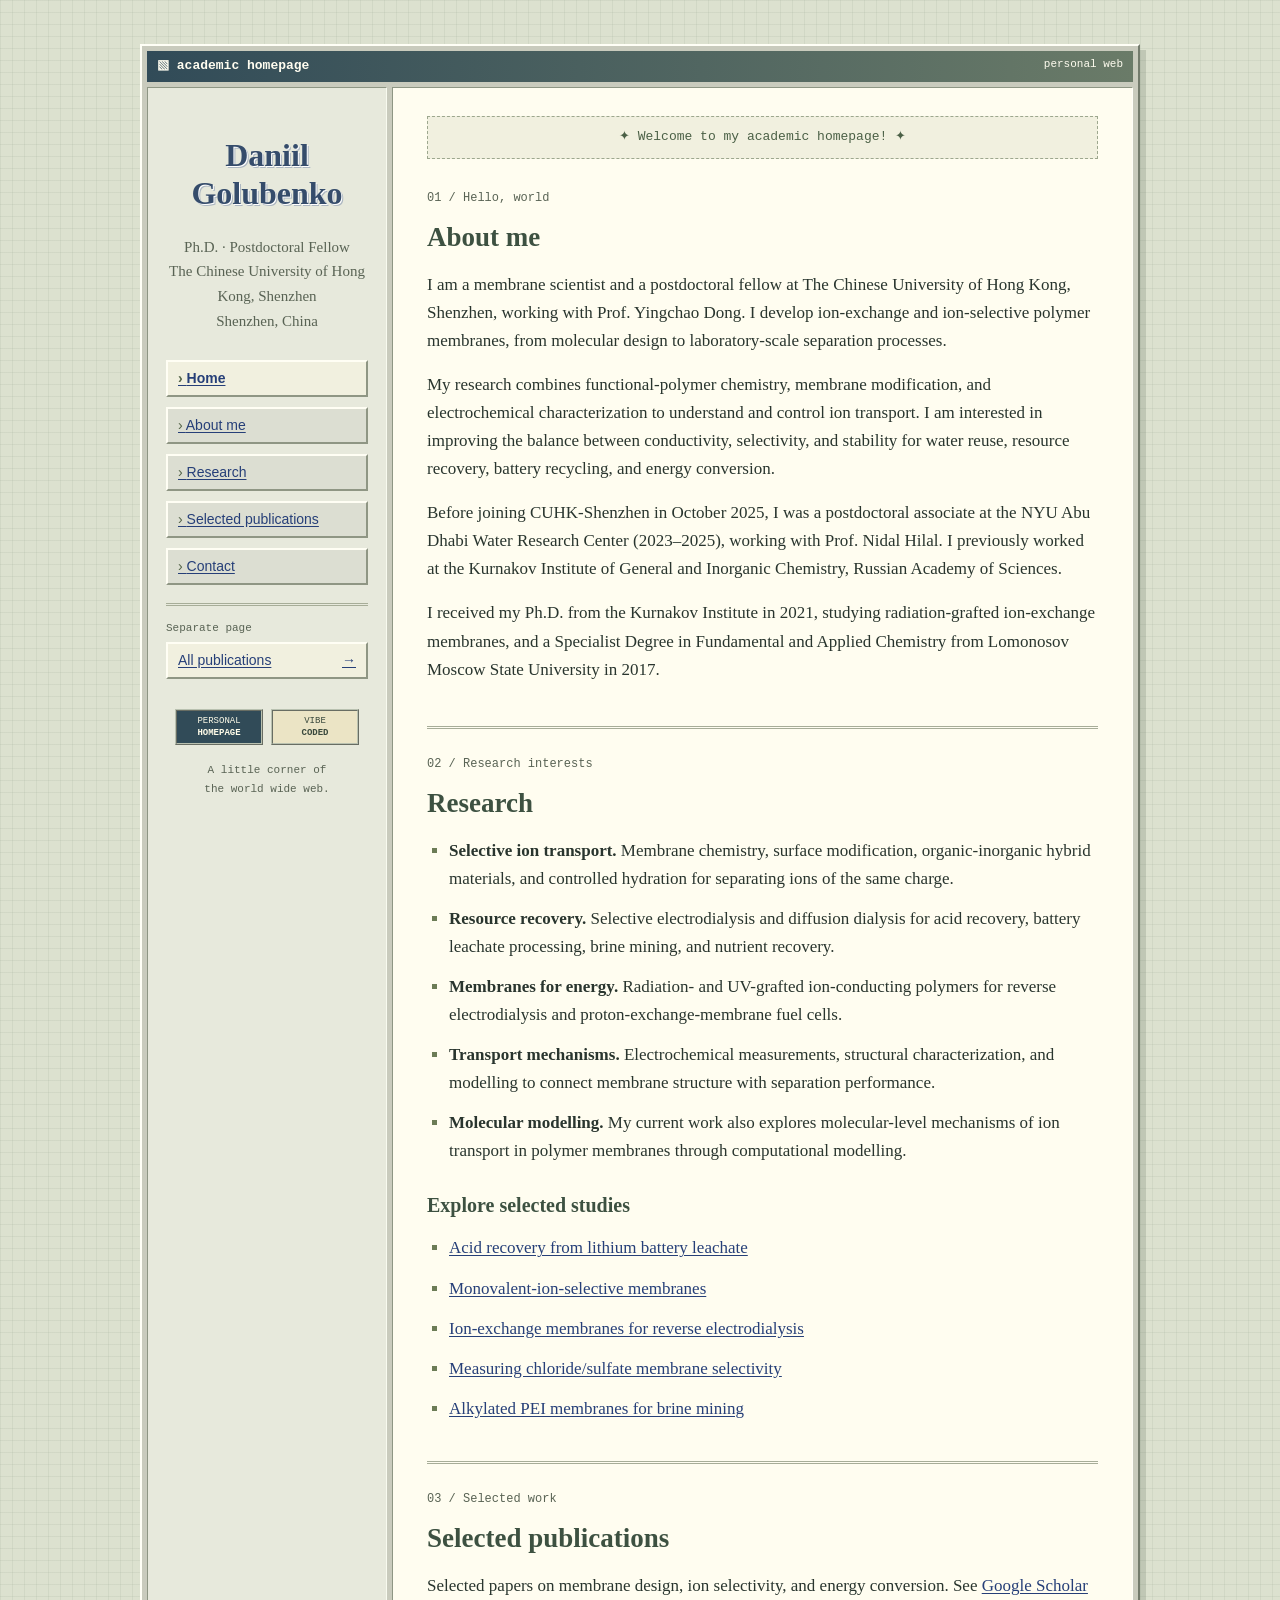
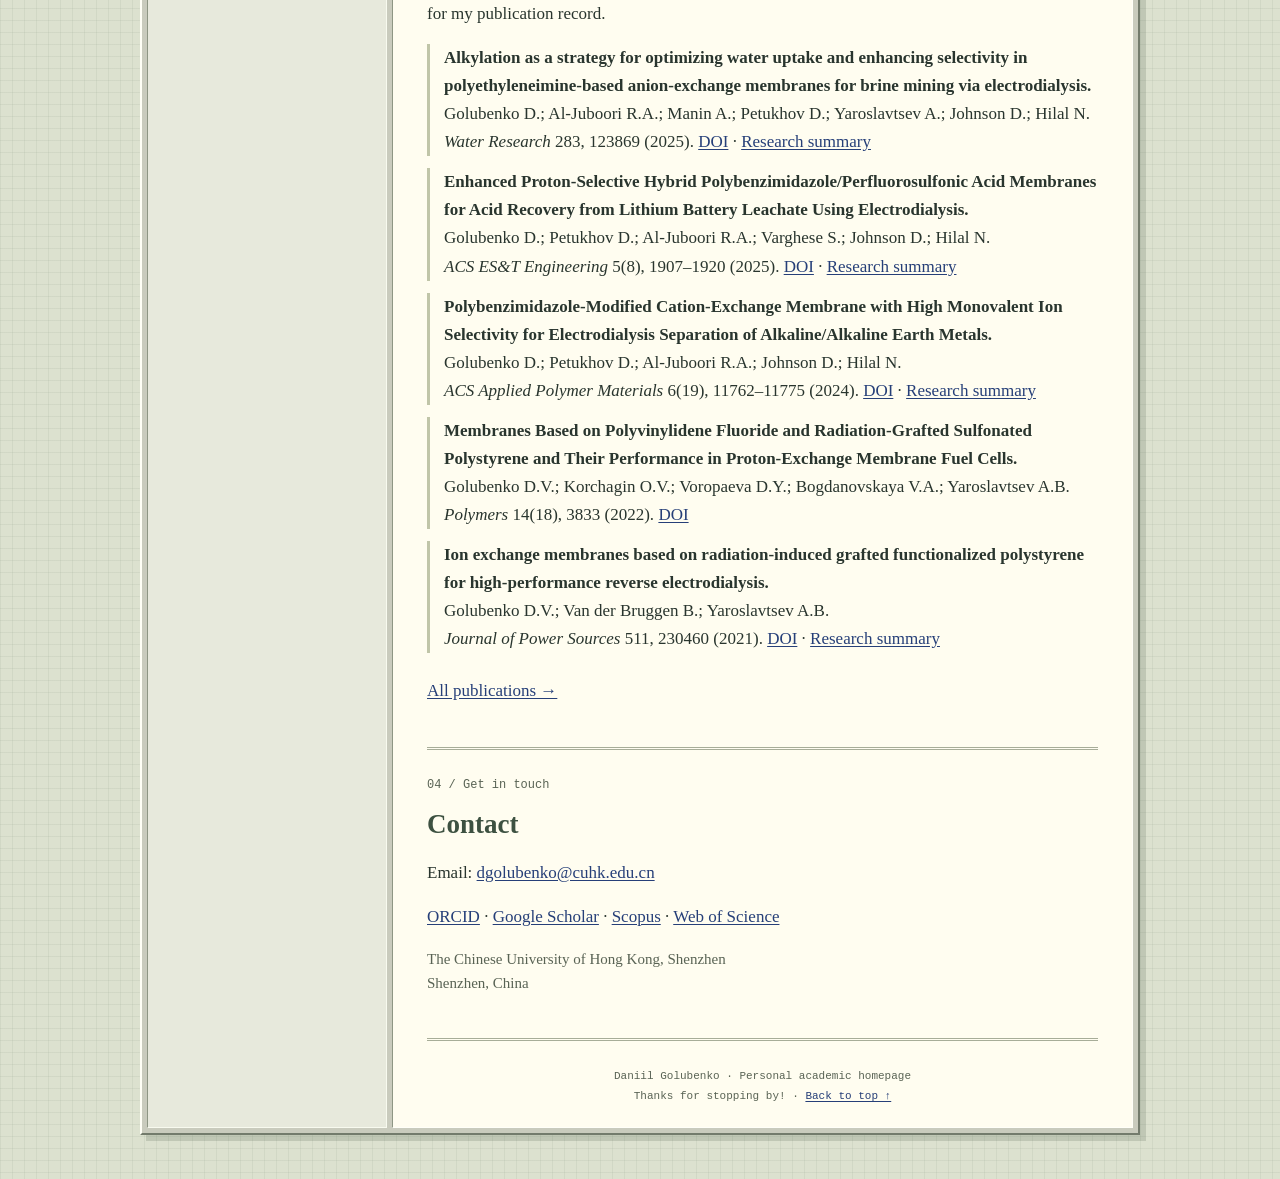
==== index.html @ 5b953196 "Add academic website with five research summaries" ====
<!doctype html>
<html lang="en">
<head>
  <meta charset="utf-8">
  <meta name="viewport" content="width=device-width, initial-scale=1">
  <title>Daniil Golubenko — Academic Homepage</title>
  <meta name="description" content="Daniil Golubenko, membrane scientist and postdoctoral fellow at CUHK-Shenzhen. Ion-exchange membranes, selective ion transport, and electromembrane processes.">
  <link rel="stylesheet" href="styles.css">
  <link rel="icon" type="image/svg+xml" href="data:image/svg+xml,%3Csvg xmlns='http://www.w3.org/2000/svg' viewBox='0 0 32 32'%3E%3Crect width='32' height='32' rx='6' fill='%232b5147'/%3E%3Cpath d='M7 9h8v15H7zM17 9h8v15h-8z' fill='%23fffdf7'/%3E%3C/svg%3E">
</head>
<body>
  <a class="skip-link" href="#about">Skip to content</a>
  <div class="layout">
    <div class="window-title">▧ academic homepage <span>personal web</span></div>
    <header class="profile">
      <h1>Daniil<br>Golubenko</h1>
      <p class="affiliation">Ph.D. · Postdoctoral Fellow<br>The Chinese University of Hong Kong, Shenzhen<br>Shenzhen, China</p>
      <nav aria-label="Site navigation">
        <a href="index.html" aria-current="page">Home</a>
        <a href="#about">About me</a>
        <a href="#research">Research</a>
        <a href="#publications">Selected publications</a>
        <a href="#contact">Contact</a>

        <div class="menu-page-link"><span class="menu-page-label">Separate page</span><a href="publications.html">All publications <span aria-hidden="true">→</span></a></div>
      </nav>
      <div class="badges" aria-label="About this site"><span>PERSONAL<br><strong>HOMEPAGE</strong></span><span>VIBE<br><strong>CODED</strong></span></div>
      <p class="sidebar-note">A little corner of<br>the world wide web.</p>
    </header>
    <main>
      <p class="welcome">✦ Welcome to my academic homepage! ✦</p>
      <section id="about" aria-labelledby="about-title">
        <p class="eyebrow">01 / Hello, world</p>
        <h2 id="about-title">About me</h2>
        <p>I am a membrane scientist and a postdoctoral fellow at The Chinese University of Hong Kong, Shenzhen, working with Prof. Yingchao Dong. I develop ion-exchange and ion-selective polymer membranes, from molecular design to laboratory-scale separation processes.</p>
        <p>My research combines functional-polymer chemistry, membrane modification, and electrochemical characterization to understand and control ion transport. I am interested in improving the balance between conductivity, selectivity, and stability for water reuse, resource recovery, battery recycling, and energy conversion.</p>
        <p>Before joining CUHK-Shenzhen in October 2025, I was a postdoctoral associate at the NYU Abu Dhabi Water Research Center (2023–2025), working with Prof. Nidal Hilal. I previously worked at the Kurnakov Institute of General and Inorganic Chemistry, Russian Academy of Sciences.</p>
        <p>I received my Ph.D. from the Kurnakov Institute in 2021, studying radiation-grafted ion-exchange membranes, and a Specialist Degree in Fundamental and Applied Chemistry from Lomonosov Moscow State University in 2017.</p>
      </section>
      <section id="research" aria-labelledby="research-title">
        <p class="eyebrow">02 / Research interests</p>
        <h2 id="research-title">Research</h2>
        <ul>
          <li><strong>Selective ion transport.</strong> Membrane chemistry, surface modification, organic-inorganic hybrid materials, and controlled hydration for separating ions of the same charge.</li>
          <li><strong>Resource recovery.</strong> Selective electrodialysis and diffusion dialysis for acid recovery, battery leachate processing, brine mining, and nutrient recovery.</li>
          <li><strong>Membranes for energy.</strong> Radiation- and UV-grafted ion-conducting polymers for reverse electrodialysis and proton-exchange-membrane fuel cells.</li>
          <li><strong>Transport mechanisms.</strong> Electrochemical measurements, structural characterization, and modelling to connect membrane structure with separation performance.</li>
          <li><strong>Molecular modelling.</strong> My current work also explores molecular-level mechanisms of ion transport in polymer membranes through computational modelling.</li>
        </ul>
        <h3>Explore selected studies</h3>
        <ul>
          <li><a href="acid-recovery.html">Acid recovery from lithium battery leachate</a></li>
          <li><a href="selective-ion-transport.html">Monovalent-ion-selective membranes</a></li>
          <li><a href="reverse-electrodialysis.html">Ion-exchange membranes for reverse electrodialysis</a></li>
          <li><a href="selectivity-measurement.html">Measuring chloride/sulfate membrane selectivity</a></li>
          <li><a href="pei-brine-mining.html">Alkylated PEI membranes for brine mining</a></li>
        </ul>
      </section>
      <section id="publications" aria-labelledby="publications-title">
        <p class="eyebrow">03 / Selected work</p>
        <h2 id="publications-title">Selected publications</h2>
        <p>Selected papers on membrane design, ion selectivity, and energy conversion. See <a href="https://scholar.google.com/citations?user=u98dtZ0AAAAJ">Google Scholar</a> for my publication record.</p>
        <ul class="publications">
          <li><strong>Alkylation as a strategy for optimizing water uptake and enhancing selectivity in polyethyleneimine-based anion-exchange membranes for brine mining via electrodialysis.</strong><br>Golubenko D.; Al-Juboori R.A.; Manin A.; Petukhov D.; Yaroslavtsev A.; Johnson D.; Hilal N.<br><em>Water Research</em> 283, 123869 (2025). <a href="https://doi.org/10.1016/j.watres.2025.123869">DOI</a> · <a href="pei-brine-mining.html">Research summary</a></li>
          <li><strong>Enhanced Proton-Selective Hybrid Polybenzimidazole/Perfluorosulfonic Acid Membranes for Acid Recovery from Lithium Battery Leachate Using Electrodialysis.</strong><br>Golubenko D.; Petukhov D.; Al-Juboori R.A.; Varghese S.; Johnson D.; Hilal N.<br><em>ACS ES&amp;T Engineering</em> 5(8), 1907–1920 (2025). <a href="https://doi.org/10.1021/acsestengg.5c00090">DOI</a> · <a href="acid-recovery.html">Research summary</a></li>
          <li><strong>Polybenzimidazole-Modified Cation-Exchange Membrane with High Monovalent Ion Selectivity for Electrodialysis Separation of Alkaline/Alkaline Earth Metals.</strong><br>Golubenko D.; Petukhov D.; Al-Juboori R.A.; Johnson D.; Hilal N.<br><em>ACS Applied Polymer Materials</em> 6(19), 11762–11775 (2024). <a href="https://doi.org/10.1021/acsapm.4c01782">DOI</a> · <a href="selective-ion-transport.html">Research summary</a></li>
          <li><strong>Membranes Based on Polyvinylidene Fluoride and Radiation-Grafted Sulfonated Polystyrene and Their Performance in Proton-Exchange Membrane Fuel Cells.</strong><br>Golubenko D.V.; Korchagin O.V.; Voropaeva D.Y.; Bogdanovskaya V.A.; Yaroslavtsev A.B.<br><em>Polymers</em> 14(18), 3833 (2022). <a href="https://doi.org/10.3390/polym14183833">DOI</a></li>
          <li><strong>Ion exchange membranes based on radiation-induced grafted functionalized polystyrene for high-performance reverse electrodialysis.</strong><br>Golubenko D.V.; Van der Bruggen B.; Yaroslavtsev A.B.<br><em>Journal of Power Sources</em> 511, 230460 (2021). <a href="https://doi.org/10.1016/j.jpowsour.2021.230460">DOI</a> · <a href="reverse-electrodialysis.html">Research summary</a></li>
        </ul>
        <p class="all-publications"><a href="publications.html">All publications →</a></p>
      </section>
      <section id="contact" aria-labelledby="contact-title">
        <p class="eyebrow">04 / Get in touch</p>
        <h2 id="contact-title">Contact</h2>
        <p>Email: <a href="mailto:dgolubenko@cuhk.edu.cn">dgolubenko@cuhk.edu.cn</a></p>
        <p><a href="https://orcid.org/0000-0001-6519-7463">ORCID</a> · <a href="https://scholar.google.com/citations?user=u98dtZ0AAAAJ">Google Scholar</a> · <a href="https://www.scopus.com/authid/detail.uri?authorId=55821255000">Scopus</a> · <a href="https://www.webofscience.com/wos/author/record/E-2453-2014">Web of Science</a></p>
        <p class="muted">The Chinese University of Hong Kong, Shenzhen<br>Shenzhen, China</p>
      </section>
      <footer>Daniil Golubenko · Personal academic homepage<br>Thanks for stopping by! · <a href="#about">Back to top ↑</a></footer>
    </main>
  </div>
</body>
</html>
---- styles.css ----
:root { color-scheme: light; --paper: #fffdf0; --ink: #29352e; --accent: #263f78; --muted: #596354; }
* { box-sizing: border-box; }
html { scroll-behavior: smooth; }
body { margin: 0; background-color: #dce1cf; background-image: linear-gradient(#a6b29c33 1px, transparent 1px), linear-gradient(90deg, #a6b29c33 1px, transparent 1px); background-size: 12px 12px; color: var(--ink); font: 17px/1.65 Georgia, 'Times New Roman', serif; }
.layout { max-width: 1000px; margin: 44px auto; padding: 5px; display: grid; grid-template-columns: 240px minmax(0, 1fr); gap: 5px; background: #c9cbbd; border: 2px solid; border-color: #fffff6 #737b6c #737b6c #fffff6; box-shadow: 6px 6px 0 #53604b33; }
.window-title { grid-column: 1 / -1; padding: 5px 10px; color: #fffdf0; background: linear-gradient(90deg, #314b58, #6a7b68); font: bold 13px/1.6 'Courier New', monospace; display: flex; gap: 8px; }
.window-title span { margin-left: auto; font-size: 11px; font-weight: normal; }
.profile { padding: 26px 18px; background: #e7e9dc; border: 1px solid; border-color: #8e9684 #f8faef #f8faef #8e9684; }
.eyebrow { margin: 0 0 14px; color: var(--muted); font: 12px/1.5 'Courier New', monospace; }
.profile .eyebrow { text-align: center; font-size: 11px; }
h1, h2 { font-family: Georgia, 'Times New Roman', serif; line-height: 1.2; }
h1 { margin: 22px 0; font-size: 32px; color: #354c6b; text-shadow: 1px 1px #ffffff, 2px 2px #adb7c1; text-align: center; overflow-wrap: normal; }
h2 { margin: 0 0 18px; font-size: 27px; color: #3d5141; }
p { margin: 0 0 16px; }
.affiliation, .muted { color: var(--muted); font-size: 15px; }
.affiliation { text-align: center; }
nav { display: grid; gap: 10px; margin-top: 26px; }
a { color: var(--accent); text-decoration: underline; text-underline-offset: 2px; overflow-wrap: anywhere; }
a:visited { color: #665076; }
a:hover { color: #713e32; }
nav a { padding: 6px 10px; background: #dcded2; border: 2px solid; border-color: #fffef4 #8f9684 #8f9684 #fffef4; font: 14px/1.5 Arial, sans-serif; }
nav a::before { content: '› '; color: #546448; }
nav a:active { border-color: #8f9684 #fffef4 #fffef4 #8f9684; }
a:focus-visible { outline: 2px solid var(--accent); outline-offset: 3px; }
.badges { margin: 30px 0 16px; display: flex; gap: 8px; justify-content: center; flex-wrap: wrap; }
.badges span { display: inline-block; min-width: 88px; padding: 4px; border: 2px ridge #b9c1b0; background: #314b58; color: #fffce9; font: 9px/1.35 'Courier New', monospace; text-align: center; }
.badges span + span { background: #ebe4c5; color: #3a493d; }
.sidebar-note { font: 11px/1.7 'Courier New', monospace; text-align: center; color: var(--muted); }
main { min-width: 0; padding: 28px 34px 20px; background: var(--paper); border: 1px solid; border-color: #8e9684 #fffff8 #fffff8 #8e9684; }
.welcome { margin: 0 0 30px; padding: 10px 8px; border: 1px dashed #9da78e; background: #f1f0df; text-align: center; font: 13px/1.6 'Courier New', monospace; color: #4b6046; }
section { padding: 0 0 26px; margin-bottom: 26px; border-bottom: 3px double #a7ad98; scroll-margin-top: 20px; }
ul { padding-left: 22px; margin: 0; list-style-type: square; }
li { margin-bottom: 12px; }
li::marker { color: #6c7c56; }
.publications { list-style: none; padding: 0; }
.publications li { padding-left: 14px; border-left: 3px solid #c0c5a8; }
.full-publications li { margin-bottom: 24px; overflow-wrap: anywhere; }
.year-links { font: 13px/2 'Courier New', monospace; }
.all-publications { margin-top: 24px; }
h3 { font-size: 20px; color: #3d5141; margin: 24px 0 12px; }
nav a[aria-current="page"] { background: #f1f0df; font-weight: bold; }
.menu-page-link { margin-top: 8px; padding-top: 14px; border-top: 3px double #a7ad98; }
.menu-page-label { display: block; margin-bottom: 6px; color: var(--muted); font: 11px/1.5 'Courier New', monospace; }
.menu-page-link a { display: flex; justify-content: space-between; align-items: center; background: #f1f0df; }
.menu-page-link a::before { content: none; }
.menu-page-link a span { margin-left: 8px; }
.table-scroll { overflow-x: auto; margin: 20px 0; }
.research-table { width: 100%; border-collapse: collapse; font-size: 15px; }
.research-table caption { text-align: left; font-weight: bold; margin-bottom: 10px; }
.research-table th, .research-table td { padding: 10px; border: 1px solid #a7ad98; text-align: left; }
.research-table thead { background: #e7e9dc; }
@media (max-width: 760px) { .menu-page-link { grid-column: 1 / -1; } }
footer { font: 11px/1.8 'Courier New', monospace; color: var(--muted); text-align: center; }
.skip-link { position: absolute; left: 16px; top: -100px; padding: 8px 16px; background: var(--paper); z-index: 1; }
.skip-link:focus { top: 12px; }
@media (max-width: 760px) {
  .layout { grid-template-columns: 1fr; margin: 16px 12px; }
  .profile { padding: 20px 16px; }
  h1 { font-size: clamp(28px, 8vw, 36px); margin: 14px 0; }
  nav { grid-template-columns: repeat(2, minmax(0, 1fr)); margin-top: 20px; }
  .badges { margin-top: 20px; }
  .sidebar-note { margin-bottom: 0; }
  main { padding: 24px 20px; }
  .window-title span { display: none; }
}
@media (prefers-reduced-motion: reduce) { html { scroll-behavior: auto; } }
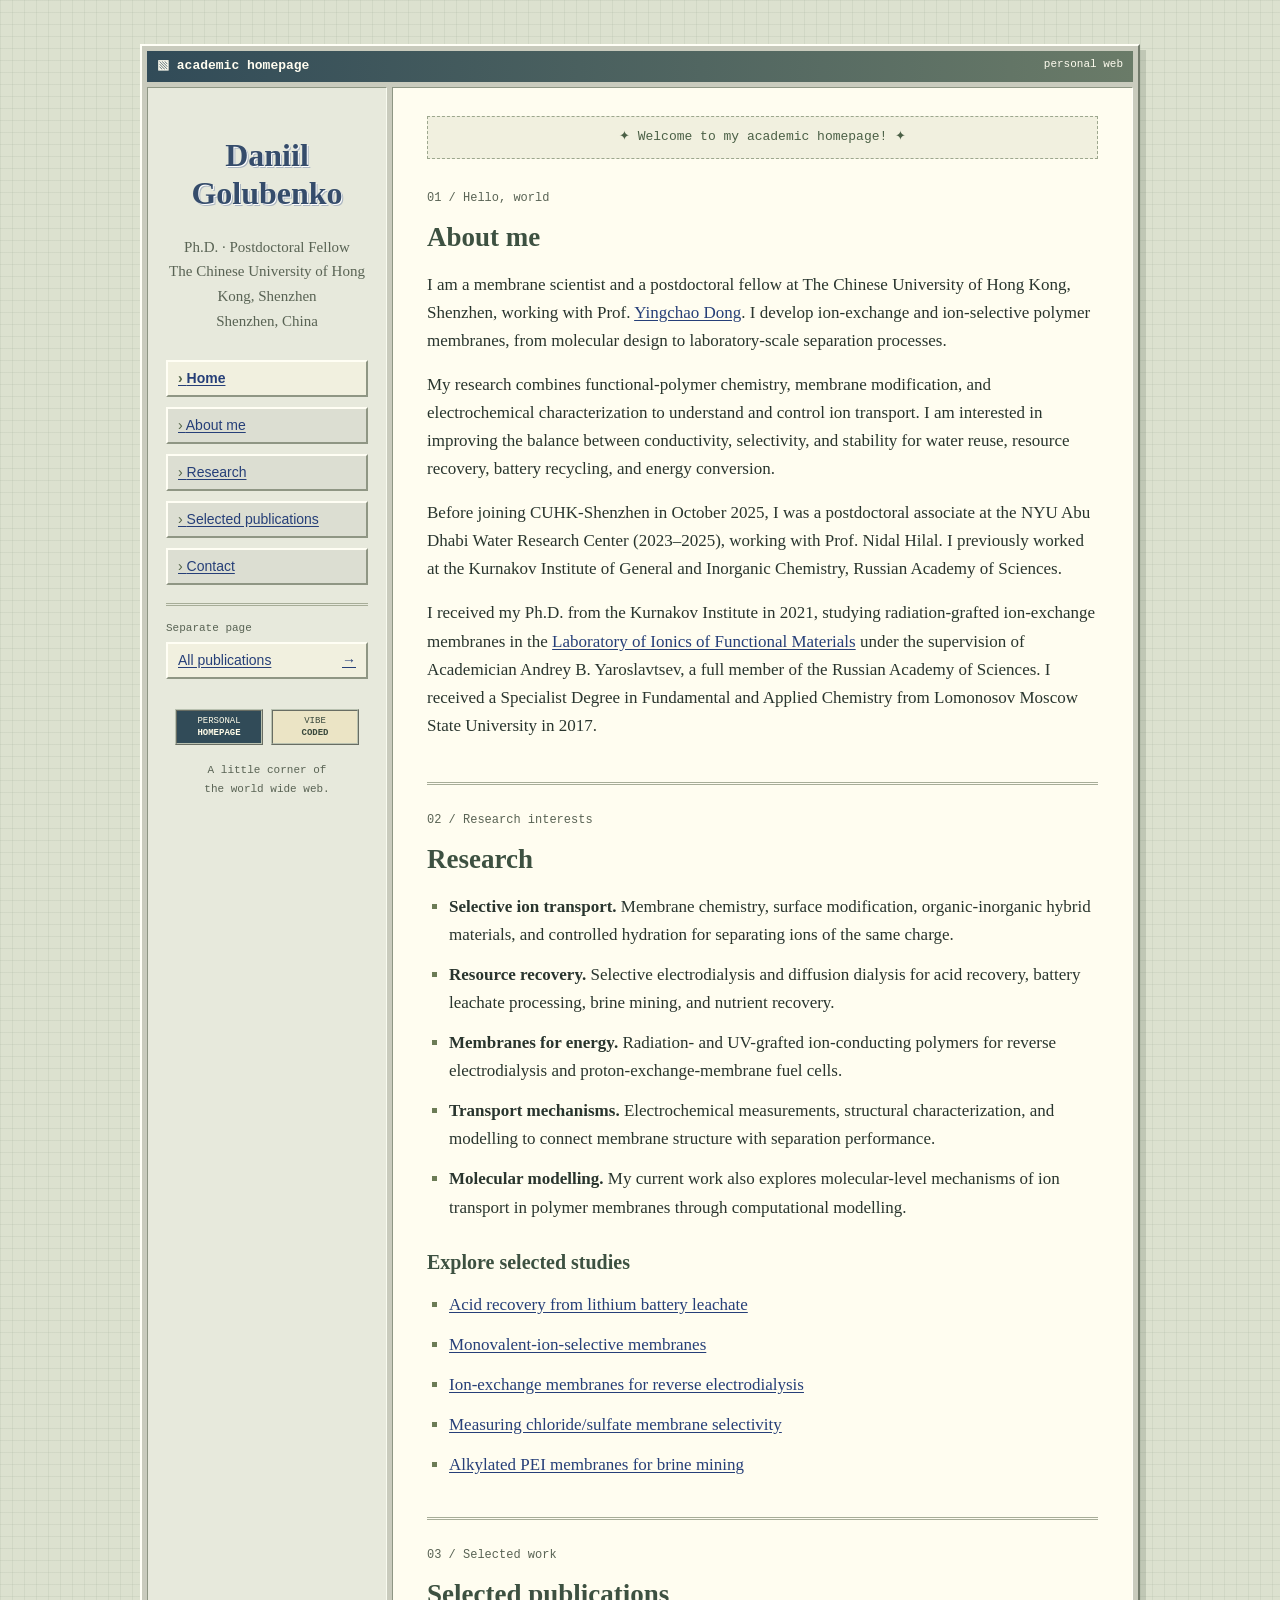
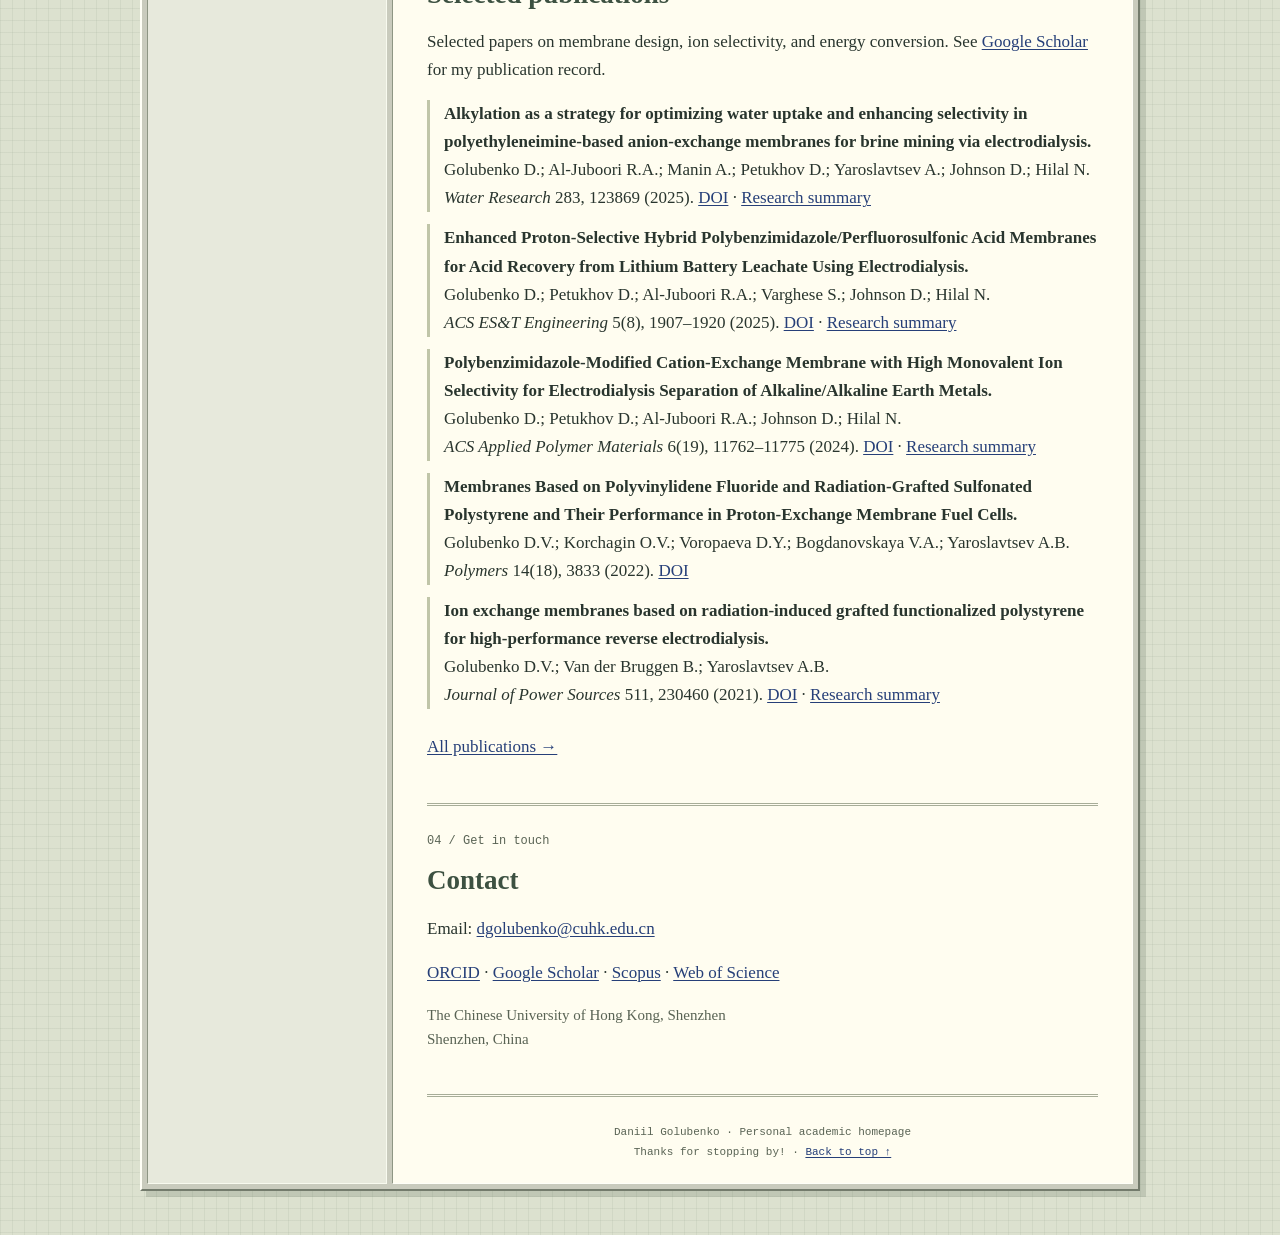
==== commit e31ecc05: "Add doctoral supervisor, laboratory and current supervisor links" ====
--- a/index.html
+++ b/index.html
@@ -7,6 +7,7 @@
   <meta name="description" content="Daniil Golubenko, membrane scientist and postdoctoral fellow at CUHK-Shenzhen. Ion-exchange membranes, selective ion transport, and electromembrane processes.">
   <link rel="stylesheet" href="styles.css">
   <link rel="icon" type="image/svg+xml" href="data:image/svg+xml,%3Csvg xmlns='http://www.w3.org/2000/svg' viewBox='0 0 32 32'%3E%3Crect width='32' height='32' rx='6' fill='%232b5147'/%3E%3Cpath d='M7 9h8v15H7zM17 9h8v15h-8z' fill='%23fffdf7'/%3E%3C/svg%3E">
+  <link rel="canonical" href="https://me.d-golubenko.workers.dev/">
 </head>
 <body>
   <a class="skip-link" href="#about">Skip to content</a>
@@ -32,10 +33,10 @@
       <section id="about" aria-labelledby="about-title">
         <p class="eyebrow">01 / Hello, world</p>
         <h2 id="about-title">About me</h2>
-        <p>I am a membrane scientist and a postdoctoral fellow at The Chinese University of Hong Kong, Shenzhen, working with Prof. Yingchao Dong. I develop ion-exchange and ion-selective polymer membranes, from molecular design to laboratory-scale separation processes.</p>
+        <p>I am a membrane scientist and a postdoctoral fellow at The Chinese University of Hong Kong, Shenzhen, working with Prof. <a href="https://sse.cuhk.edu.cn/en/faculty/charliedong">Yingchao Dong</a>. I develop ion-exchange and ion-selective polymer membranes, from molecular design to laboratory-scale separation processes.</p>
         <p>My research combines functional-polymer chemistry, membrane modification, and electrochemical characterization to understand and control ion transport. I am interested in improving the balance between conductivity, selectivity, and stability for water reuse, resource recovery, battery recycling, and energy conversion.</p>
         <p>Before joining CUHK-Shenzhen in October 2025, I was a postdoctoral associate at the NYU Abu Dhabi Water Research Center (2023–2025), working with Prof. Nidal Hilal. I previously worked at the Kurnakov Institute of General and Inorganic Chemistry, Russian Academy of Sciences.</p>
-        <p>I received my Ph.D. from the Kurnakov Institute in 2021, studying radiation-grafted ion-exchange membranes, and a Specialist Degree in Fundamental and Applied Chemistry from Lomonosov Moscow State University in 2017.</p>
+        <p>I received my Ph.D. from the Kurnakov Institute in 2021, studying radiation-grafted ion-exchange membranes in the <a href="https://www.labifm.ru/">Laboratory of Ionics of Functional Materials</a> under the supervision of Academician Andrey B. Yaroslavtsev, a full member of the Russian Academy of Sciences. I received a Specialist Degree in Fundamental and Applied Chemistry from Lomonosov Moscow State University in 2017.</p>
       </section>
       <section id="research" aria-labelledby="research-title">
         <p class="eyebrow">02 / Research interests</p>
@@ -79,6 +80,8 @@
       <footer>Daniil Golubenko · Personal academic homepage<br>Thanks for stopping by! · <a href="#about">Back to top ↑</a></footer>
     </main>
   </div>
+  <!-- Cloudflare Web Analytics -->
+  <script type="module" src="https://static.cloudflareinsights.com/beacon.min.js" data-cf-beacon='{"token":"408b8448ec14412bbe6e5c91eedfb62c"}'></script>
 </body>
 </html>
 
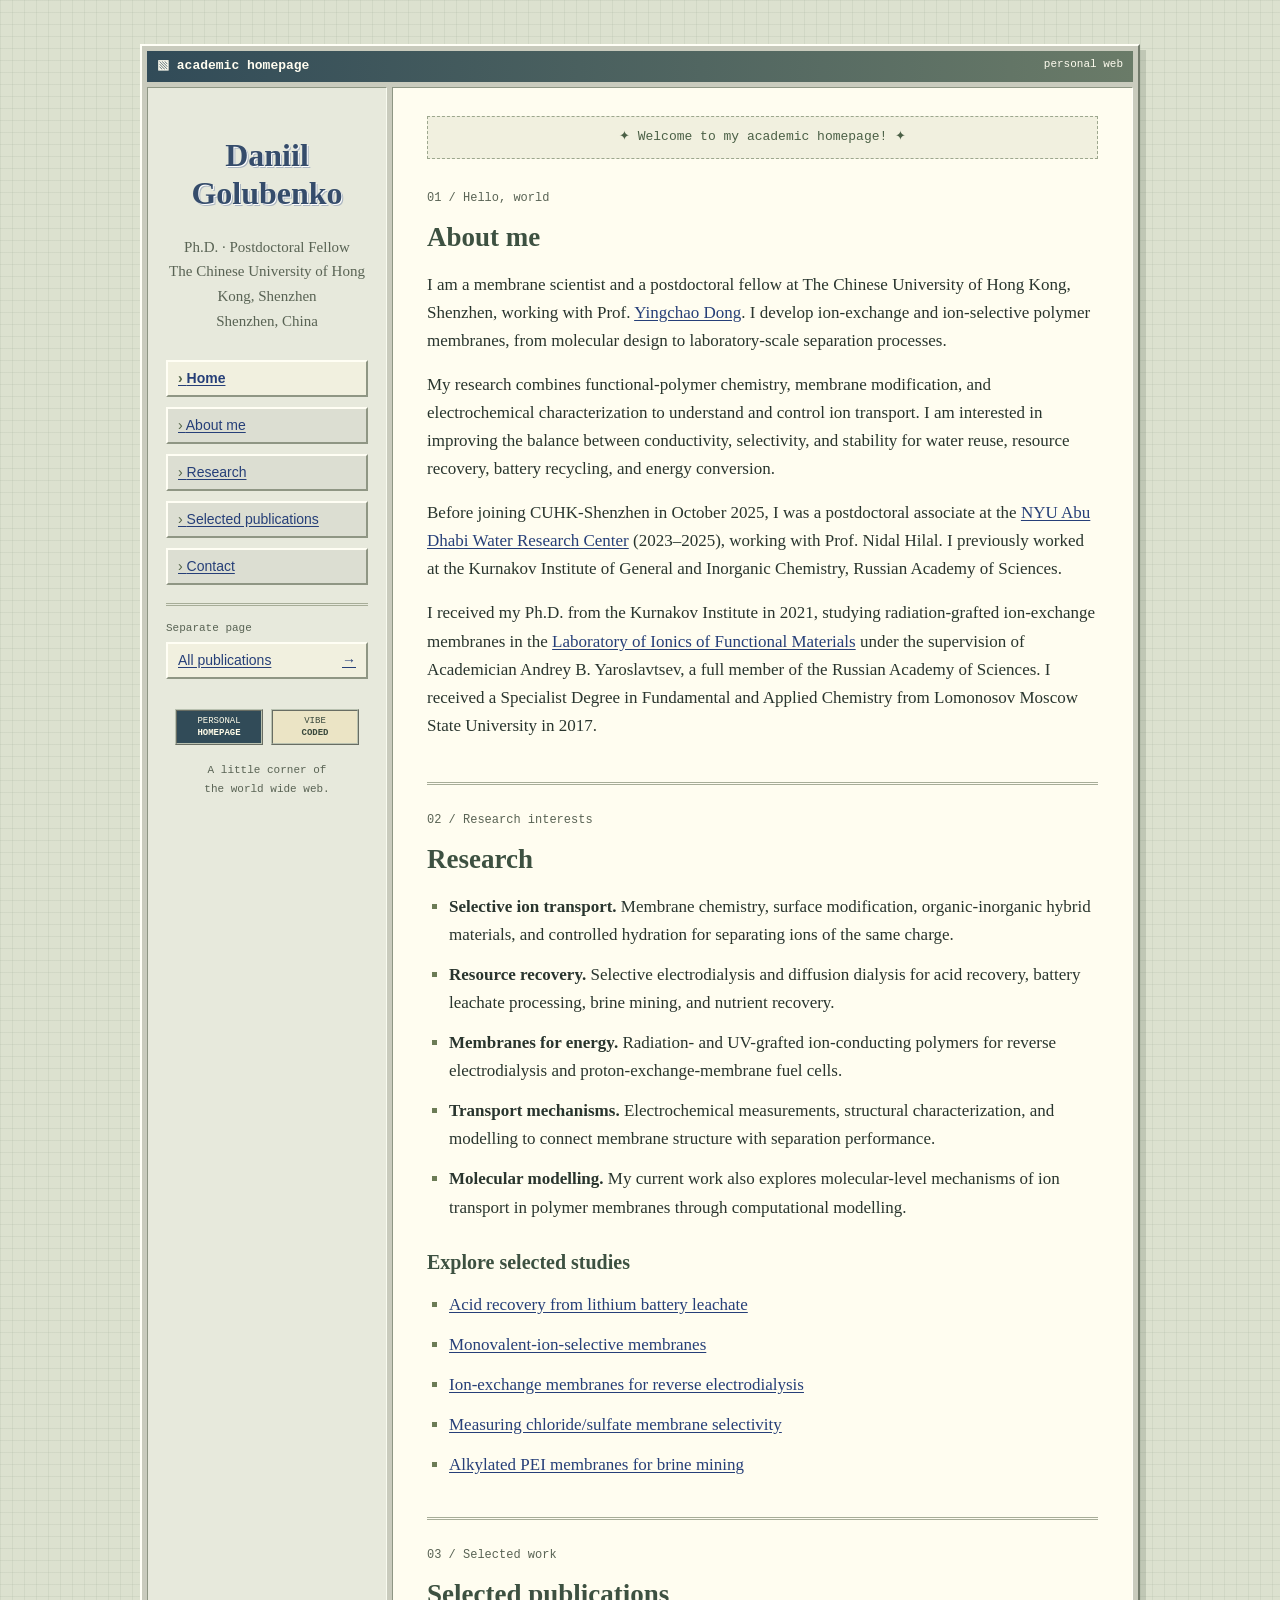
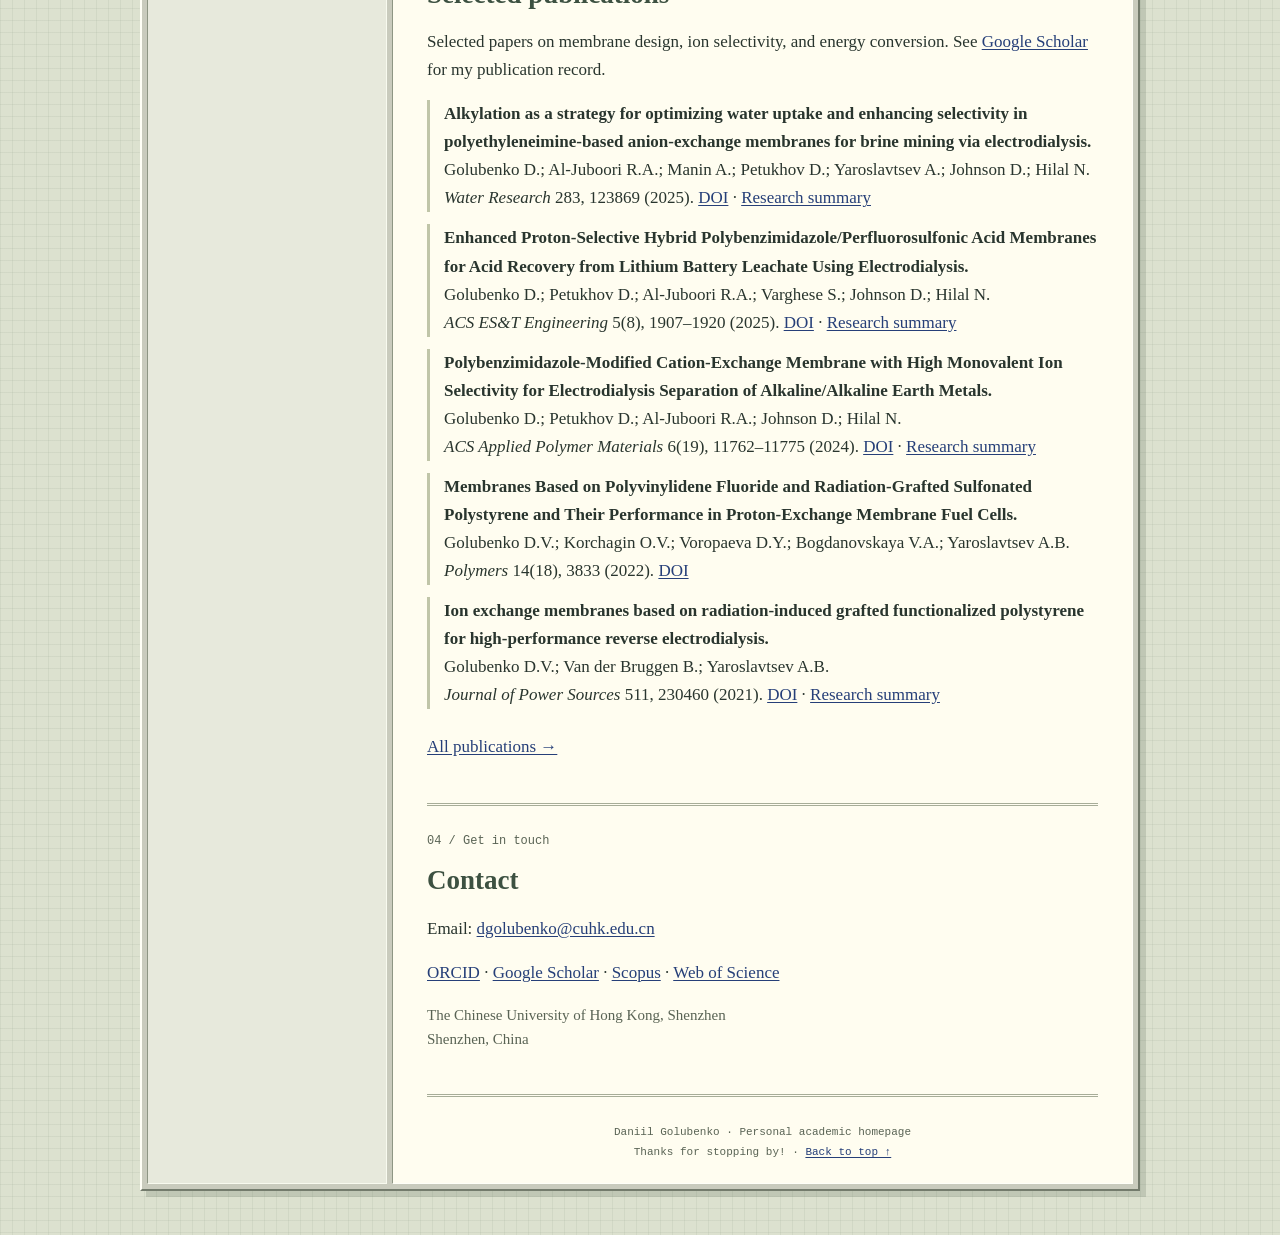
==== commit abfb8a98: "Link NYU Abu Dhabi Water Research Center in biography" ====
--- a/index.html
+++ b/index.html
@@ -35,7 +35,7 @@
         <h2 id="about-title">About me</h2>
         <p>I am a membrane scientist and a postdoctoral fellow at The Chinese University of Hong Kong, Shenzhen, working with Prof. <a href="https://sse.cuhk.edu.cn/en/faculty/charliedong">Yingchao Dong</a>. I develop ion-exchange and ion-selective polymer membranes, from molecular design to laboratory-scale separation processes.</p>
         <p>My research combines functional-polymer chemistry, membrane modification, and electrochemical characterization to understand and control ion transport. I am interested in improving the balance between conductivity, selectivity, and stability for water reuse, resource recovery, battery recycling, and energy conversion.</p>
-        <p>Before joining CUHK-Shenzhen in October 2025, I was a postdoctoral associate at the NYU Abu Dhabi Water Research Center (2023–2025), working with Prof. Nidal Hilal. I previously worked at the Kurnakov Institute of General and Inorganic Chemistry, Russian Academy of Sciences.</p>
+        <p>Before joining CUHK-Shenzhen in October 2025, I was a postdoctoral associate at the <a href="https://nyuad.nyu.edu/en/research/faculty-labs-and-projects/water-research-center.html">NYU Abu Dhabi Water Research Center</a> (2023–2025), working with Prof. Nidal Hilal. I previously worked at the Kurnakov Institute of General and Inorganic Chemistry, Russian Academy of Sciences.</p>
         <p>I received my Ph.D. from the Kurnakov Institute in 2021, studying radiation-grafted ion-exchange membranes in the <a href="https://www.labifm.ru/">Laboratory of Ionics of Functional Materials</a> under the supervision of Academician Andrey B. Yaroslavtsev, a full member of the Russian Academy of Sciences. I received a Specialist Degree in Fundamental and Applied Chemistry from Lomonosov Moscow State University in 2017.</p>
       </section>
       <section id="research" aria-labelledby="research-title">
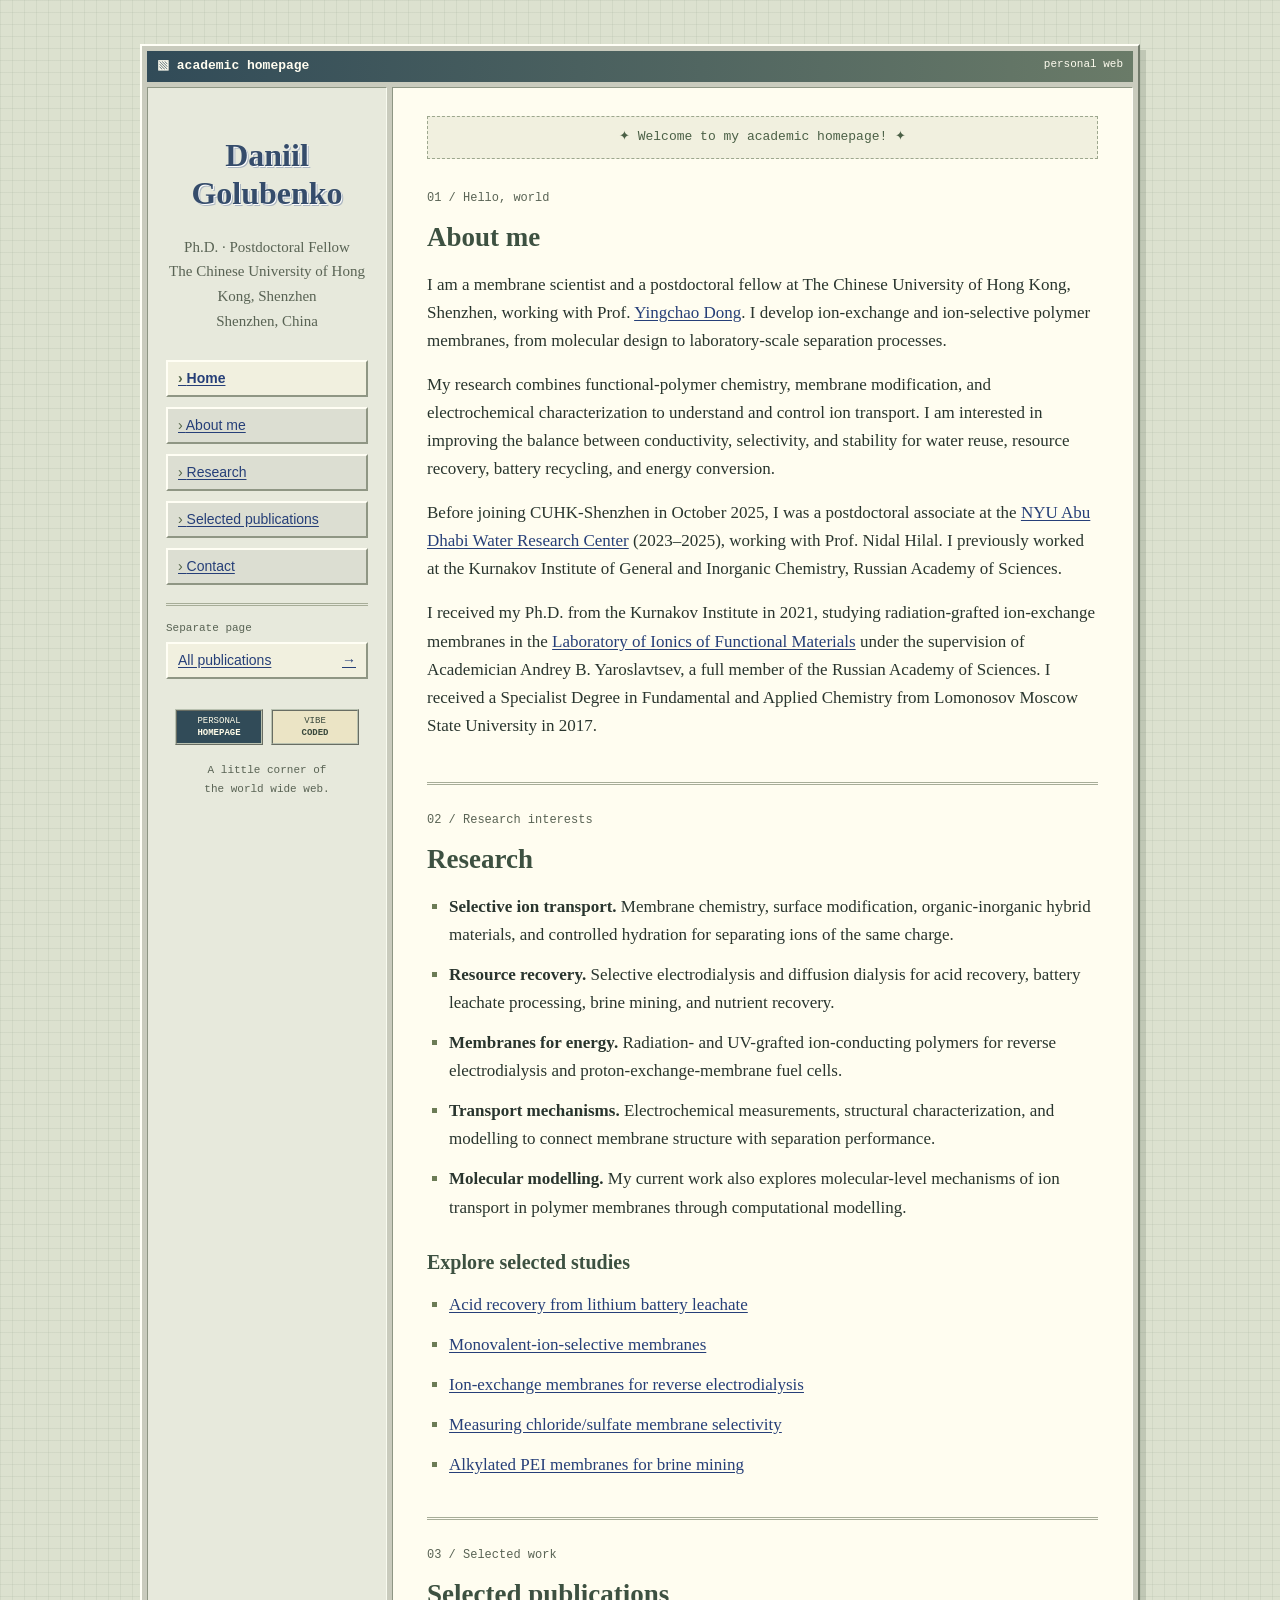
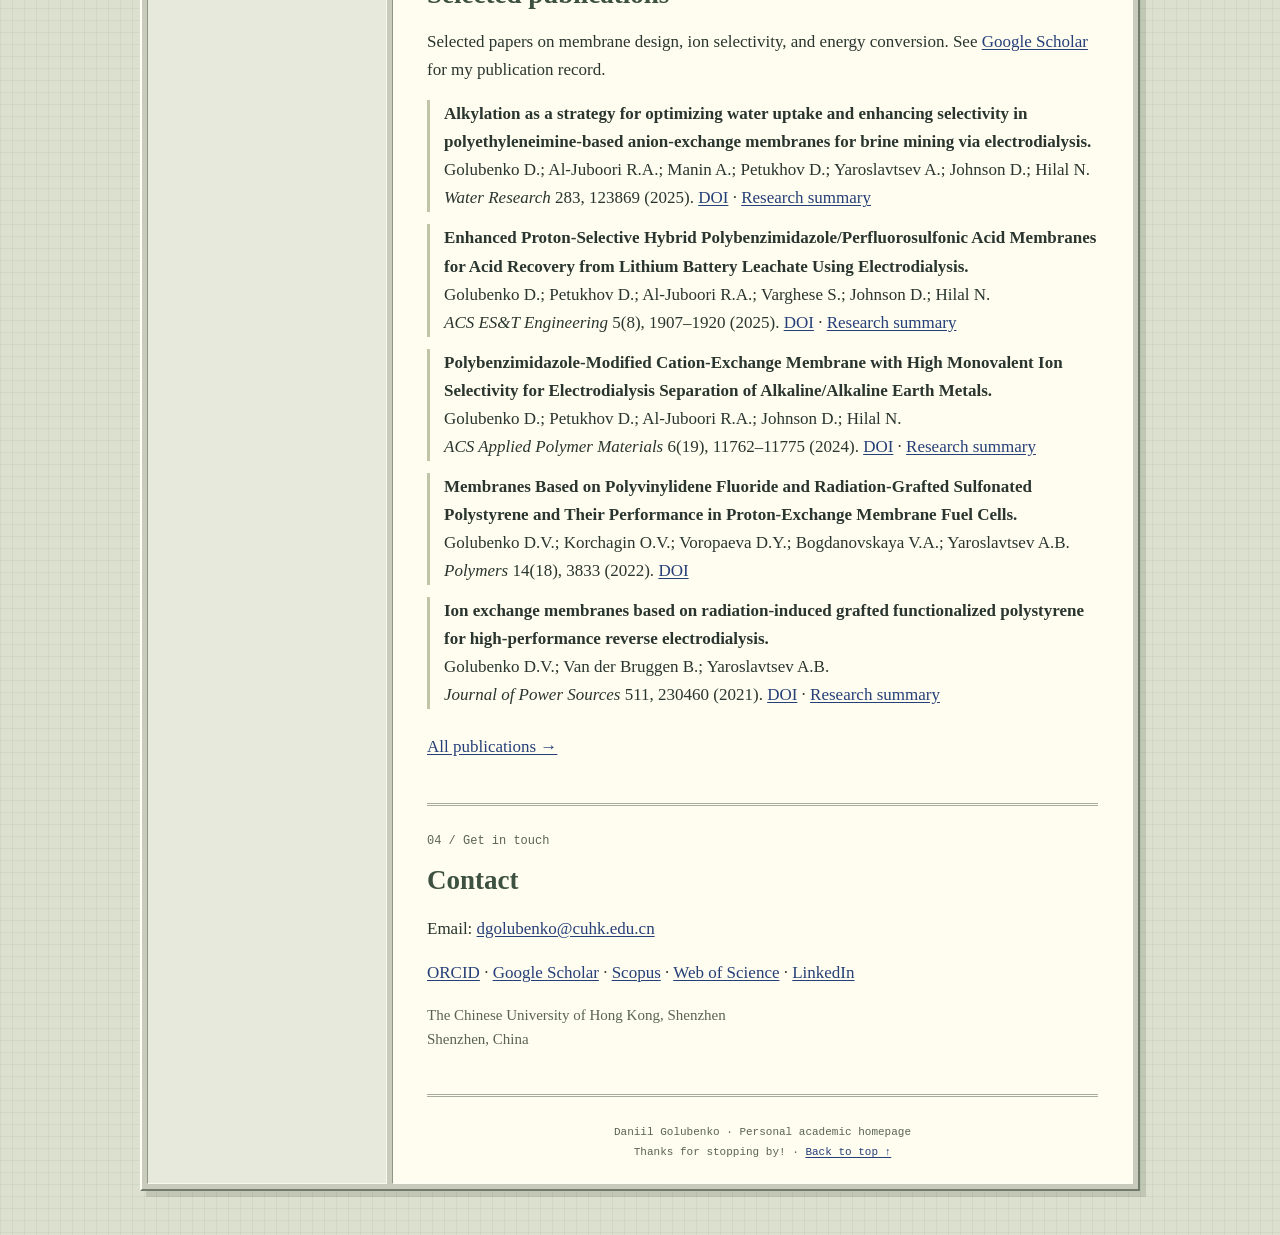
==== commit a05db42d: "Add LinkedIn profile to contact links" ====
--- a/index.html
+++ b/index.html
@@ -74,7 +74,7 @@
         <p class="eyebrow">04 / Get in touch</p>
         <h2 id="contact-title">Contact</h2>
         <p>Email: <a href="mailto:dgolubenko@cuhk.edu.cn">dgolubenko@cuhk.edu.cn</a></p>
-        <p><a href="https://orcid.org/0000-0001-6519-7463">ORCID</a> · <a href="https://scholar.google.com/citations?user=u98dtZ0AAAAJ">Google Scholar</a> · <a href="https://www.scopus.com/authid/detail.uri?authorId=55821255000">Scopus</a> · <a href="https://www.webofscience.com/wos/author/record/E-2453-2014">Web of Science</a></p>
+        <p><a href="https://orcid.org/0000-0001-6519-7463">ORCID</a> · <a href="https://scholar.google.com/citations?user=u98dtZ0AAAAJ">Google Scholar</a> · <a href="https://www.scopus.com/authid/detail.uri?authorId=55821255000">Scopus</a> · <a href="https://www.webofscience.com/wos/author/record/E-2453-2014">Web of Science</a> · <a href="https://www.linkedin.com/in/daniil-golubenko-0b87ab92/">LinkedIn</a></p>
         <p class="muted">The Chinese University of Hong Kong, Shenzhen<br>Shenzhen, China</p>
       </section>
       <footer>Daniil Golubenko · Personal academic homepage<br>Thanks for stopping by! · <a href="#about">Back to top ↑</a></footer>
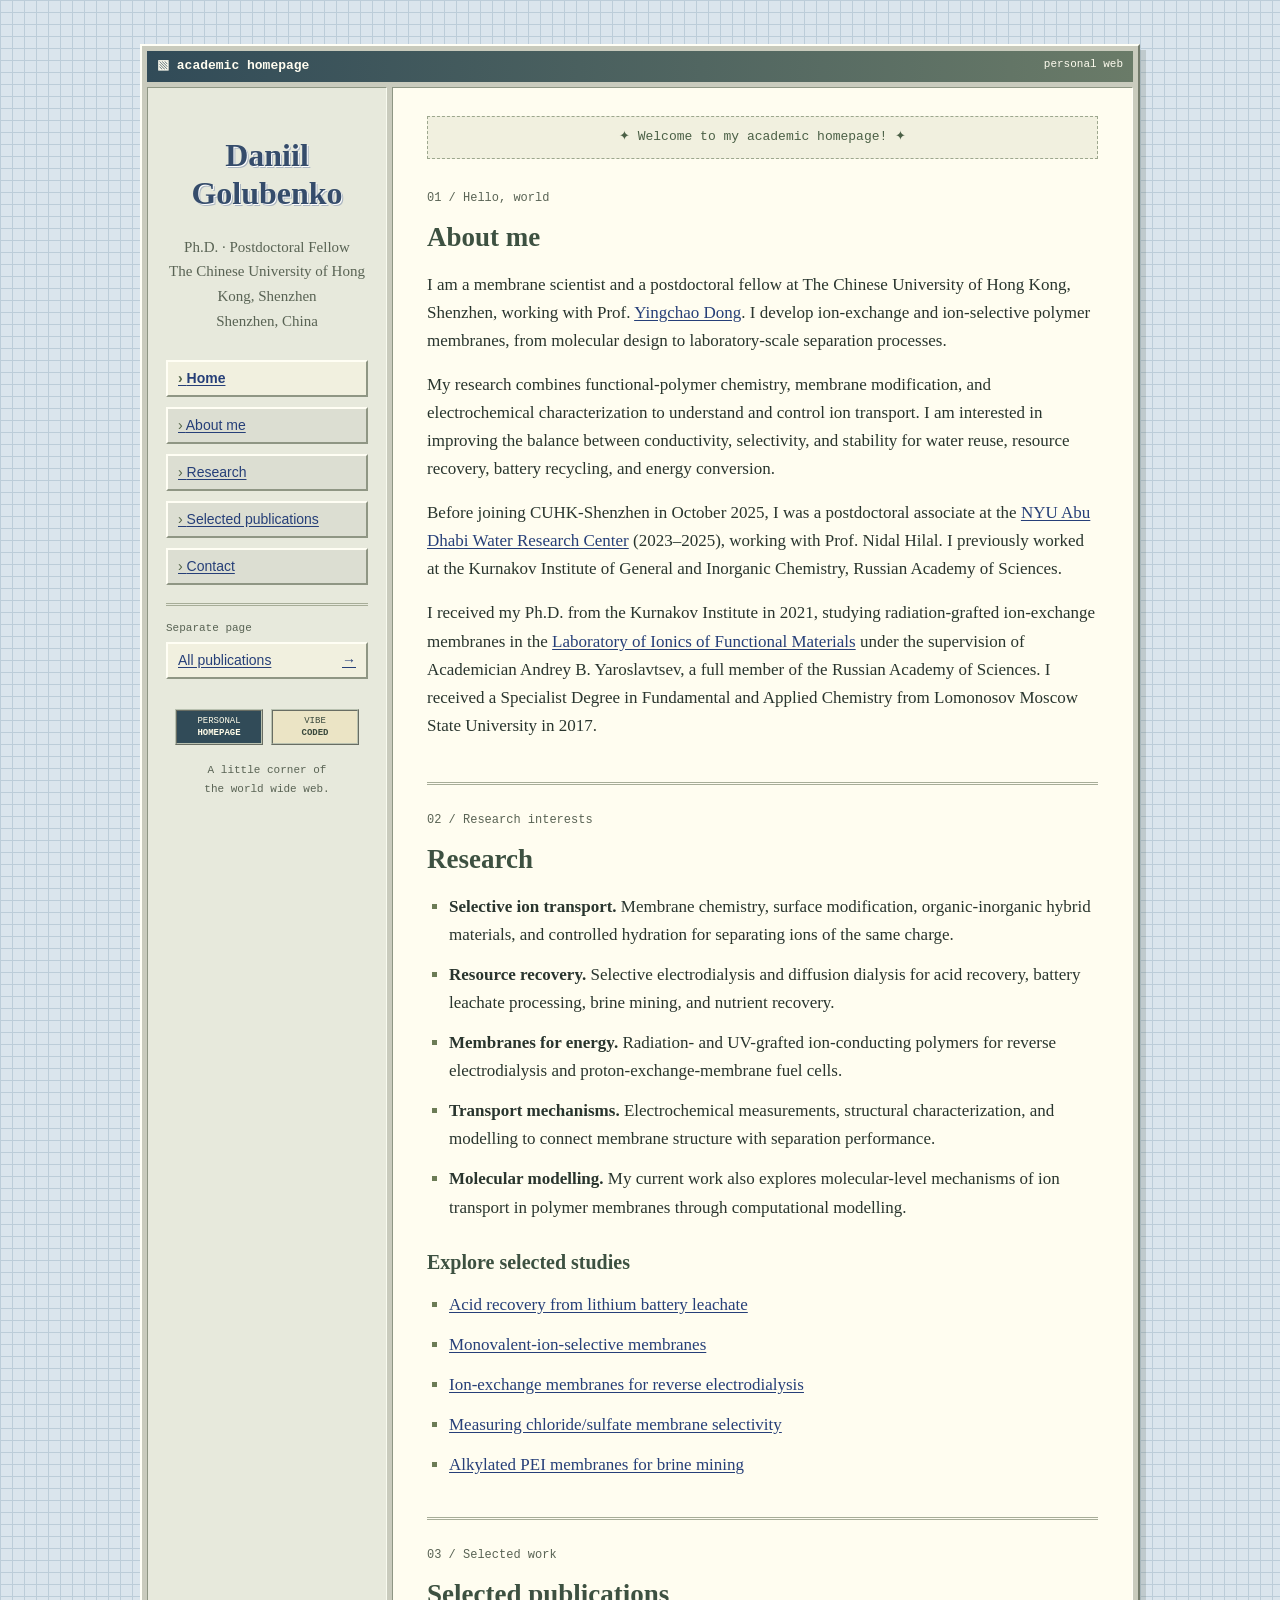
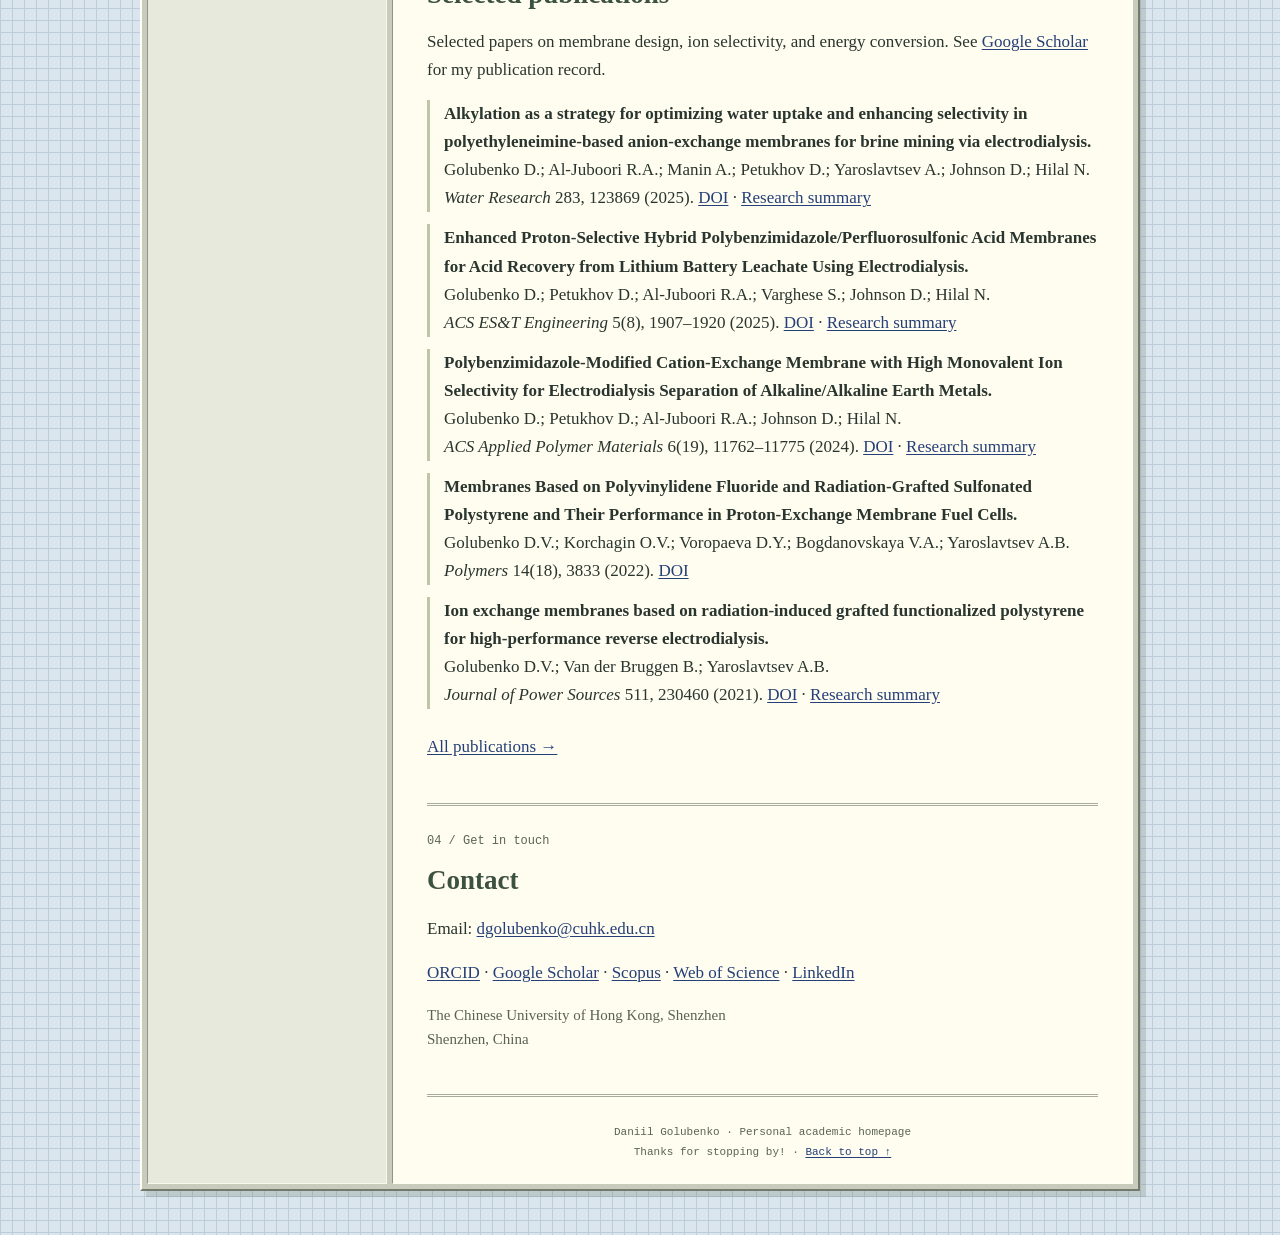
==== commit 4bad634a: "Connect academic pages to canonical researcher identity" ====
--- a/index.html
+++ b/index.html
@@ -5,9 +5,76 @@
   <meta name="viewport" content="width=device-width, initial-scale=1">
   <title>Daniil Golubenko — Academic Homepage</title>
   <meta name="description" content="Daniil Golubenko, membrane scientist and postdoctoral fellow at CUHK-Shenzhen. Ion-exchange membranes, selective ion transport, and electromembrane processes.">
+  <script type="application/ld+json">
+{
+  "@context": "https://schema.org",
+  "@graph": [
+    {
+      "@type": "WebSite",
+      "@id": "https://me.d-golubenko.workers.dev/#website",
+      "url": "https://me.d-golubenko.workers.dev/",
+      "name": "Daniil Golubenko — Academic Homepage",
+      "inLanguage": "en",
+      "publisher": {
+        "@id": "https://me.d-golubenko.workers.dev/#person"
+      }
+    },
+    {
+      "@type": "ProfilePage",
+      "@id": "https://me.d-golubenko.workers.dev/#profile",
+      "url": "https://me.d-golubenko.workers.dev/",
+      "name": "Daniil Golubenko — Academic Homepage",
+      "inLanguage": "en",
+      "isPartOf": {
+        "@id": "https://me.d-golubenko.workers.dev/#website"
+      },
+      "mainEntity": {
+        "@id": "https://me.d-golubenko.workers.dev/#person"
+      }
+    },
+    {
+      "@type": "Person",
+      "@id": "https://me.d-golubenko.workers.dev/#person",
+      "name": "Daniil Golubenko",
+      "alternateName": [
+        "Daniil V. Golubenko",
+        "Daniel Golubenko"
+      ],
+      "jobTitle": "Postdoctoral Fellow",
+      "affiliation": {
+        "@type": "CollegeOrUniversity",
+        "name": "The Chinese University of Hong Kong, Shenzhen"
+      },
+      "url": "https://me.d-golubenko.workers.dev/",
+      "sameAs": [
+        "https://orcid.org/0000-0001-6519-7463",
+        "https://scholar.google.com/citations?user=u98dtZ0AAAAJ",
+        "https://www.scopus.com/authid/detail.uri?authorId=55821255000",
+        "https://www.webofscience.com/wos/author/record/E-2453-2014",
+        "https://www.linkedin.com/in/daniil-golubenko-0b87ab92/"
+      ],
+      "knowsAbout": [
+        "Membrane science",
+        "Ion-exchange membranes",
+        "Selective ion transport",
+        "Electrodialysis",
+        "Diffusion dialysis",
+        "Resource recovery",
+        "Brine mining",
+        "Acid recovery",
+        "Reverse electrodialysis"
+      ]
+    }
+  ]
+}
+  </script>
   <link rel="stylesheet" href="styles.css">
   <link rel="icon" type="image/svg+xml" href="data:image/svg+xml,%3Csvg xmlns='http://www.w3.org/2000/svg' viewBox='0 0 32 32'%3E%3Crect width='32' height='32' rx='6' fill='%232b5147'/%3E%3Cpath d='M7 9h8v15H7zM17 9h8v15h-8z' fill='%23fffdf7'/%3E%3C/svg%3E">
   <link rel="canonical" href="https://me.d-golubenko.workers.dev/">
+  <meta property="og:title" content="Daniil Golubenko — Academic Homepage">
+  <meta property="og:description" content="Daniil Golubenko, membrane scientist and postdoctoral fellow at CUHK-Shenzhen. Ion-exchange membranes, selective ion transport, and electromembrane processes.">
+  <meta property="og:url" content="https://me.d-golubenko.workers.dev/">
+  <meta property="og:type" content="website">
 </head>
 <body>
   <a class="skip-link" href="#about">Skip to content</a>
@@ -33,10 +100,10 @@
       <section id="about" aria-labelledby="about-title">
         <p class="eyebrow">01 / Hello, world</p>
         <h2 id="about-title">About me</h2>
-        <p>I am a membrane scientist and a postdoctoral fellow at The Chinese University of Hong Kong, Shenzhen, working with Prof. <a href="https://sse.cuhk.edu.cn/en/faculty/charliedong">Yingchao Dong</a>. I develop ion-exchange and ion-selective polymer membranes, from molecular design to laboratory-scale separation processes.</p>
+        <p>I am a membrane scientist and a postdoctoral fellow at The Chinese University of Hong Kong, Shenzhen, working with Prof. <a href="https://sse.cuhk.edu.cn/en/faculty/charliedong" target="_blank" rel="noopener noreferrer">Yingchao Dong</a>. I develop ion-exchange and ion-selective polymer membranes, from molecular design to laboratory-scale separation processes.</p>
         <p>My research combines functional-polymer chemistry, membrane modification, and electrochemical characterization to understand and control ion transport. I am interested in improving the balance between conductivity, selectivity, and stability for water reuse, resource recovery, battery recycling, and energy conversion.</p>
-        <p>Before joining CUHK-Shenzhen in October 2025, I was a postdoctoral associate at the <a href="https://nyuad.nyu.edu/en/research/faculty-labs-and-projects/water-research-center.html">NYU Abu Dhabi Water Research Center</a> (2023–2025), working with Prof. Nidal Hilal. I previously worked at the Kurnakov Institute of General and Inorganic Chemistry, Russian Academy of Sciences.</p>
-        <p>I received my Ph.D. from the Kurnakov Institute in 2021, studying radiation-grafted ion-exchange membranes in the <a href="https://www.labifm.ru/">Laboratory of Ionics of Functional Materials</a> under the supervision of Academician Andrey B. Yaroslavtsev, a full member of the Russian Academy of Sciences. I received a Specialist Degree in Fundamental and Applied Chemistry from Lomonosov Moscow State University in 2017.</p>
+        <p>Before joining CUHK-Shenzhen in October 2025, I was a postdoctoral associate at the <a href="https://nyuad.nyu.edu/en/research/faculty-labs-and-projects/water-research-center.html" target="_blank" rel="noopener noreferrer">NYU Abu Dhabi Water Research Center</a> (2023–2025), working with Prof. Nidal Hilal. I previously worked at the Kurnakov Institute of General and Inorganic Chemistry, Russian Academy of Sciences.</p>
+        <p>I received my Ph.D. from the Kurnakov Institute in 2021, studying radiation-grafted ion-exchange membranes in the <a href="https://www.labifm.ru/" target="_blank" rel="noopener noreferrer">Laboratory of Ionics of Functional Materials</a> under the supervision of Academician Andrey B. Yaroslavtsev, a full member of the Russian Academy of Sciences. I received a Specialist Degree in Fundamental and Applied Chemistry from Lomonosov Moscow State University in 2017.</p>
       </section>
       <section id="research" aria-labelledby="research-title">
         <p class="eyebrow">02 / Research interests</p>
@@ -60,13 +127,13 @@
       <section id="publications" aria-labelledby="publications-title">
         <p class="eyebrow">03 / Selected work</p>
         <h2 id="publications-title">Selected publications</h2>
-        <p>Selected papers on membrane design, ion selectivity, and energy conversion. See <a href="https://scholar.google.com/citations?user=u98dtZ0AAAAJ">Google Scholar</a> for my publication record.</p>
+        <p>Selected papers on membrane design, ion selectivity, and energy conversion. See <a href="https://scholar.google.com/citations?user=u98dtZ0AAAAJ" target="_blank" rel="noopener noreferrer me">Google Scholar</a> for my publication record.</p>
         <ul class="publications">
-          <li><strong>Alkylation as a strategy for optimizing water uptake and enhancing selectivity in polyethyleneimine-based anion-exchange membranes for brine mining via electrodialysis.</strong><br>Golubenko D.; Al-Juboori R.A.; Manin A.; Petukhov D.; Yaroslavtsev A.; Johnson D.; Hilal N.<br><em>Water Research</em> 283, 123869 (2025). <a href="https://doi.org/10.1016/j.watres.2025.123869">DOI</a> · <a href="pei-brine-mining.html">Research summary</a></li>
-          <li><strong>Enhanced Proton-Selective Hybrid Polybenzimidazole/Perfluorosulfonic Acid Membranes for Acid Recovery from Lithium Battery Leachate Using Electrodialysis.</strong><br>Golubenko D.; Petukhov D.; Al-Juboori R.A.; Varghese S.; Johnson D.; Hilal N.<br><em>ACS ES&amp;T Engineering</em> 5(8), 1907–1920 (2025). <a href="https://doi.org/10.1021/acsestengg.5c00090">DOI</a> · <a href="acid-recovery.html">Research summary</a></li>
-          <li><strong>Polybenzimidazole-Modified Cation-Exchange Membrane with High Monovalent Ion Selectivity for Electrodialysis Separation of Alkaline/Alkaline Earth Metals.</strong><br>Golubenko D.; Petukhov D.; Al-Juboori R.A.; Johnson D.; Hilal N.<br><em>ACS Applied Polymer Materials</em> 6(19), 11762–11775 (2024). <a href="https://doi.org/10.1021/acsapm.4c01782">DOI</a> · <a href="selective-ion-transport.html">Research summary</a></li>
-          <li><strong>Membranes Based on Polyvinylidene Fluoride and Radiation-Grafted Sulfonated Polystyrene and Their Performance in Proton-Exchange Membrane Fuel Cells.</strong><br>Golubenko D.V.; Korchagin O.V.; Voropaeva D.Y.; Bogdanovskaya V.A.; Yaroslavtsev A.B.<br><em>Polymers</em> 14(18), 3833 (2022). <a href="https://doi.org/10.3390/polym14183833">DOI</a></li>
-          <li><strong>Ion exchange membranes based on radiation-induced grafted functionalized polystyrene for high-performance reverse electrodialysis.</strong><br>Golubenko D.V.; Van der Bruggen B.; Yaroslavtsev A.B.<br><em>Journal of Power Sources</em> 511, 230460 (2021). <a href="https://doi.org/10.1016/j.jpowsour.2021.230460">DOI</a> · <a href="reverse-electrodialysis.html">Research summary</a></li>
+          <li><strong>Alkylation as a strategy for optimizing water uptake and enhancing selectivity in polyethyleneimine-based anion-exchange membranes for brine mining via electrodialysis.</strong><br>Golubenko D.; Al-Juboori R.A.; Manin A.; Petukhov D.; Yaroslavtsev A.; Johnson D.; Hilal N.<br><em>Water Research</em> 283, 123869 (2025). <a href="https://doi.org/10.1016/j.watres.2025.123869" target="_blank" rel="noopener noreferrer">DOI</a> · <a href="pei-brine-mining.html">Research summary</a></li>
+          <li><strong>Enhanced Proton-Selective Hybrid Polybenzimidazole/Perfluorosulfonic Acid Membranes for Acid Recovery from Lithium Battery Leachate Using Electrodialysis.</strong><br>Golubenko D.; Petukhov D.; Al-Juboori R.A.; Varghese S.; Johnson D.; Hilal N.<br><em>ACS ES&amp;T Engineering</em> 5(8), 1907–1920 (2025). <a href="https://doi.org/10.1021/acsestengg.5c00090" target="_blank" rel="noopener noreferrer">DOI</a> · <a href="acid-recovery.html">Research summary</a></li>
+          <li><strong>Polybenzimidazole-Modified Cation-Exchange Membrane with High Monovalent Ion Selectivity for Electrodialysis Separation of Alkaline/Alkaline Earth Metals.</strong><br>Golubenko D.; Petukhov D.; Al-Juboori R.A.; Johnson D.; Hilal N.<br><em>ACS Applied Polymer Materials</em> 6(19), 11762–11775 (2024). <a href="https://doi.org/10.1021/acsapm.4c01782" target="_blank" rel="noopener noreferrer">DOI</a> · <a href="selective-ion-transport.html">Research summary</a></li>
+          <li><strong>Membranes Based on Polyvinylidene Fluoride and Radiation-Grafted Sulfonated Polystyrene and Their Performance in Proton-Exchange Membrane Fuel Cells.</strong><br>Golubenko D.V.; Korchagin O.V.; Voropaeva D.Y.; Bogdanovskaya V.A.; Yaroslavtsev A.B.<br><em>Polymers</em> 14(18), 3833 (2022). <a href="https://doi.org/10.3390/polym14183833" target="_blank" rel="noopener noreferrer">DOI</a></li>
+          <li><strong>Ion exchange membranes based on radiation-induced grafted functionalized polystyrene for high-performance reverse electrodialysis.</strong><br>Golubenko D.V.; Van der Bruggen B.; Yaroslavtsev A.B.<br><em>Journal of Power Sources</em> 511, 230460 (2021). <a href="https://doi.org/10.1016/j.jpowsour.2021.230460" target="_blank" rel="noopener noreferrer">DOI</a> · <a href="reverse-electrodialysis.html">Research summary</a></li>
         </ul>
         <p class="all-publications"><a href="publications.html">All publications →</a></p>
       </section>
@@ -74,7 +141,7 @@
         <p class="eyebrow">04 / Get in touch</p>
         <h2 id="contact-title">Contact</h2>
         <p>Email: <a href="mailto:dgolubenko@cuhk.edu.cn">dgolubenko@cuhk.edu.cn</a></p>
-        <p><a href="https://orcid.org/0000-0001-6519-7463">ORCID</a> · <a href="https://scholar.google.com/citations?user=u98dtZ0AAAAJ">Google Scholar</a> · <a href="https://www.scopus.com/authid/detail.uri?authorId=55821255000">Scopus</a> · <a href="https://www.webofscience.com/wos/author/record/E-2453-2014">Web of Science</a> · <a href="https://www.linkedin.com/in/daniil-golubenko-0b87ab92/">LinkedIn</a></p>
+        <p><a href="https://orcid.org/0000-0001-6519-7463" target="_blank" rel="noopener noreferrer me">ORCID</a> · <a href="https://scholar.google.com/citations?user=u98dtZ0AAAAJ" target="_blank" rel="noopener noreferrer me">Google Scholar</a> · <a href="https://www.scopus.com/authid/detail.uri?authorId=55821255000" target="_blank" rel="noopener noreferrer me">Scopus</a> · <a href="https://www.webofscience.com/wos/author/record/E-2453-2014" target="_blank" rel="noopener noreferrer me">Web of Science</a> · <a href="https://www.linkedin.com/in/daniil-golubenko-0b87ab92/" target="_blank" rel="noopener noreferrer me">LinkedIn</a></p>
         <p class="muted">The Chinese University of Hong Kong, Shenzhen<br>Shenzhen, China</p>
       </section>
       <footer>Daniil Golubenko · Personal academic homepage<br>Thanks for stopping by! · <a href="#about">Back to top ↑</a></footer>
--- a/styles.css
+++ b/styles.css
@@ -1,7 +1,7 @@
 :root { color-scheme: light; --paper: #fffdf0; --ink: #29352e; --accent: #263f78; --muted: #596354; }
 * { box-sizing: border-box; }
 html { scroll-behavior: smooth; }
-body { margin: 0; background-color: #dce1cf; background-image: linear-gradient(#a6b29c33 1px, transparent 1px), linear-gradient(90deg, #a6b29c33 1px, transparent 1px); background-size: 12px 12px; color: var(--ink); font: 17px/1.65 Georgia, 'Times New Roman', serif; }
+body { margin: 0; background-color: #dae5ed; background-image: linear-gradient(#bccdd9 1px, transparent 1px), linear-gradient(90deg, #bccdd9 1px, transparent 1px); background-size: 12px 12px; color: var(--ink); font: 17px/1.65 Georgia, 'Times New Roman', serif; }
 .layout { max-width: 1000px; margin: 44px auto; padding: 5px; display: grid; grid-template-columns: 240px minmax(0, 1fr); gap: 5px; background: #c9cbbd; border: 2px solid; border-color: #fffff6 #737b6c #737b6c #fffff6; box-shadow: 6px 6px 0 #53604b33; }
 .window-title { grid-column: 1 / -1; padding: 5px 10px; color: #fffdf0; background: linear-gradient(90deg, #314b58, #6a7b68); font: bold 13px/1.6 'Courier New', monospace; display: flex; gap: 8px; }
 .window-title span { margin-left: auto; font-size: 11px; font-weight: normal; }
